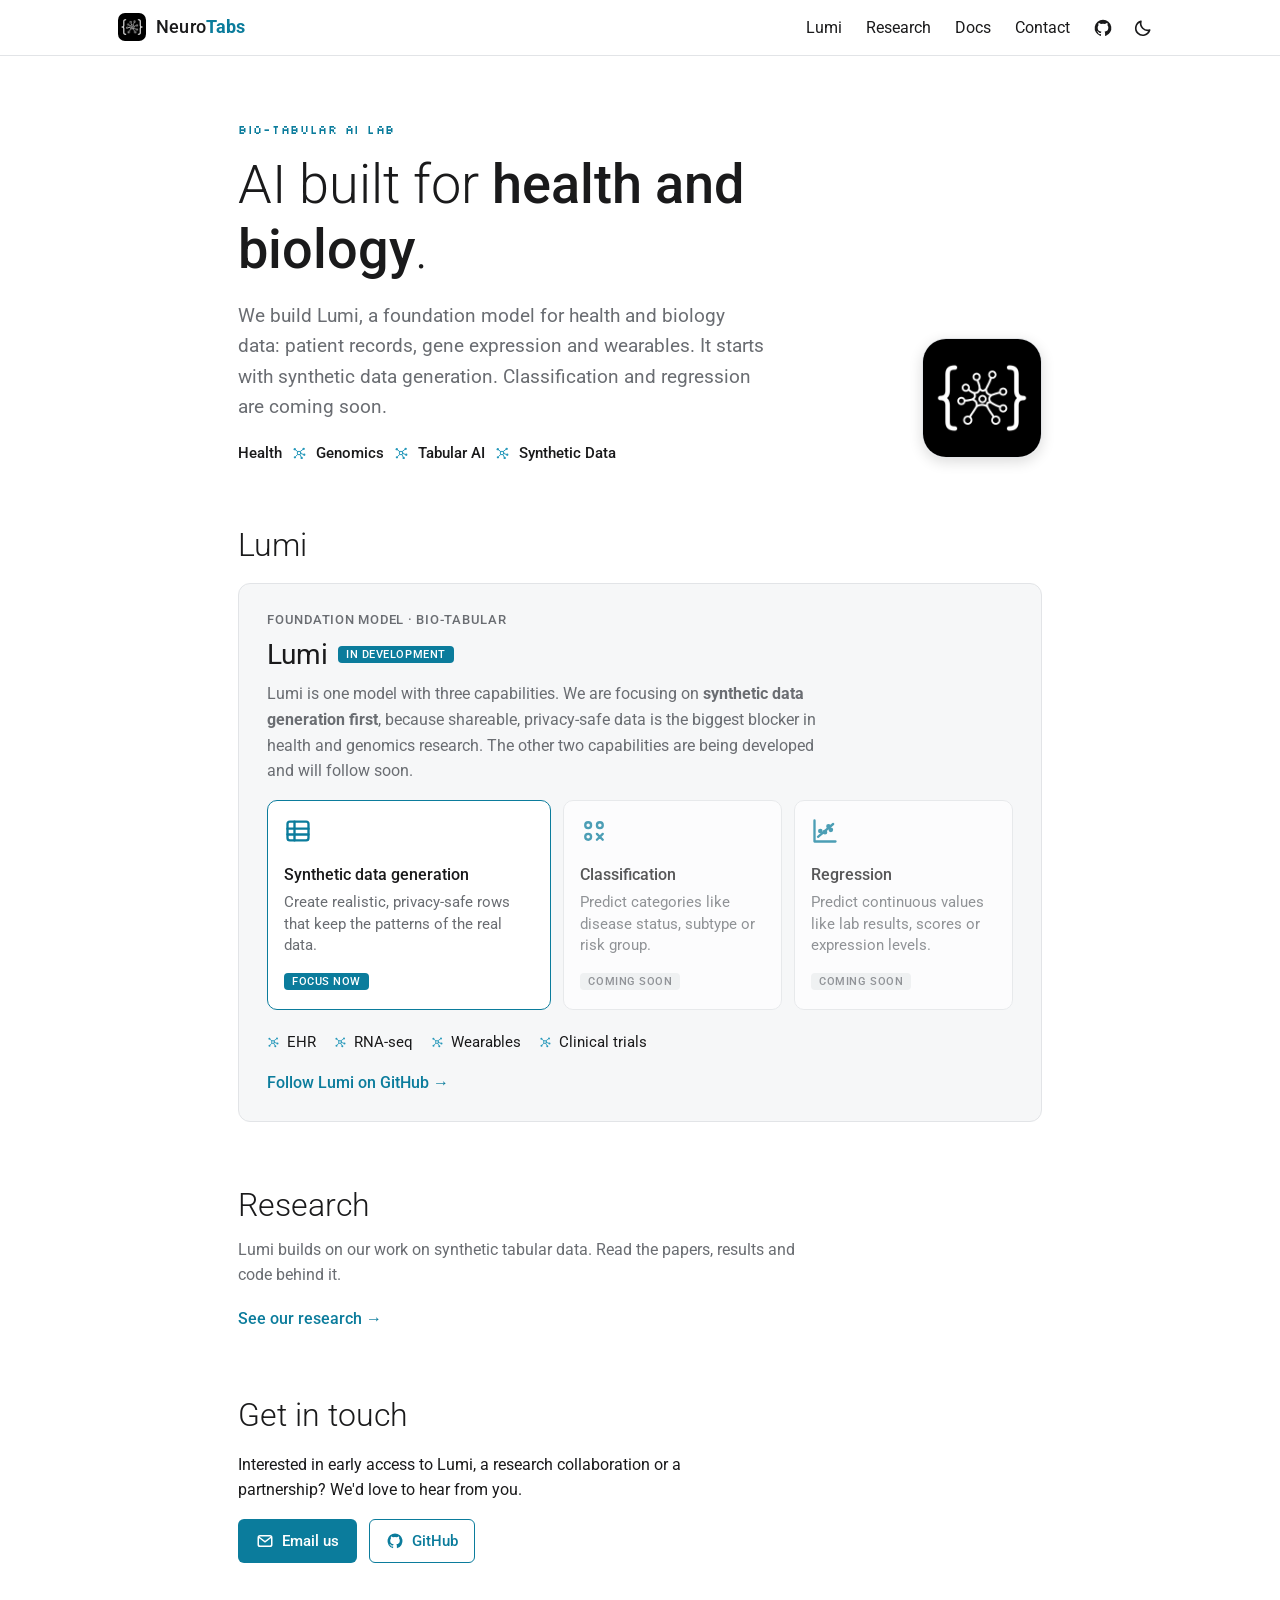
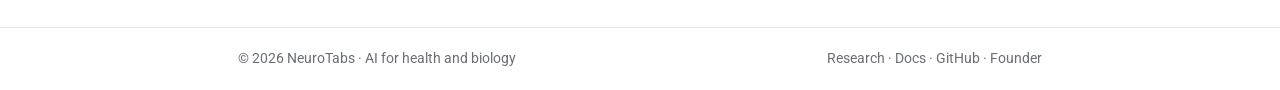
==== index.html @ 2439ce56 "Add NeuroTabs landing, research and docs pages Co-Authored-By: Claude Sonnet 5.5 <noreply@anthropic." ====
<!DOCTYPE html>
<html lang="en" data-theme="dark">
<head>
<meta charset="UTF-8">
<meta name="viewport" content="width=device-width, initial-scale=1, viewport-fit=cover">
<title>NeuroTabs · Bio-Tabular AI</title>
<meta name="description" content="NeuroTabs builds Lumi, a bio-tabular foundation model. Synthetic data generation comes first; classification and regression are coming soon.">
<meta name="color-scheme" content="dark light">
<link rel="icon" type="image/png" href="image/logo.png">
<script>
  (function(){
    var t = null;
    try{ t = localStorage.getItem('theme'); }catch(e){}
    if(t !== 'light' && t !== 'dark') t = (window.matchMedia && window.matchMedia('(prefers-color-scheme: light)').matches) ? 'light' : 'dark';
    document.documentElement.setAttribute('data-theme', t);
  })();
</script>
<link rel="preconnect" href="https://fonts.googleapis.com">
<link rel="preconnect" href="https://fonts.gstatic.com" crossorigin>
<link href="https://fonts.googleapis.com/css2?family=Roboto:wght@300;400;500;700&family=Silkscreen&display=swap" rel="stylesheet">
<link rel="stylesheet" href="style.css">
</head>
<body>

<svg width="0" height="0" style="position:absolute" aria-hidden="true">
  <defs>
    <symbol id="i-mail" viewBox="0 0 24 24"><rect x="3" y="5" width="18" height="14" rx="2.5" fill="none" stroke="currentColor" stroke-width="2"/><path fill="none" stroke="currentColor" stroke-width="2" stroke-linecap="round" d="M4 7l8 6 8-6"/></symbol>
    <symbol id="i-github" viewBox="0 0 24 24"><path fill="currentColor" d="M12 2a10 10 0 0 0-3.16 19.49c.5.09.68-.22.68-.48v-1.7c-2.78.6-3.37-1.34-3.37-1.34-.45-1.16-1.11-1.47-1.11-1.47-.91-.62.07-.6.07-.6 1 .07 1.53 1.03 1.53 1.03.9 1.52 2.34 1.08 2.91.83.09-.65.35-1.09.63-1.34-2.22-.25-4.56-1.11-4.56-4.95 0-1.09.39-1.99 1.03-2.69-.1-.25-.45-1.27.1-2.65 0 0 .84-.27 2.75 1.03a9.5 9.5 0 0 1 5 0c1.91-1.3 2.75-1.03 2.75-1.03.55 1.38.2 2.4.1 2.65.64.7 1.03 1.6 1.03 2.69 0 3.85-2.34 4.7-4.57 4.94.36.31.68.92.68 1.85v2.75c0 .27.18.58.69.48A10 10 0 0 0 12 2z"/></symbol>
    <symbol id="i-sun" viewBox="0 0 24 24"><g fill="none" stroke="currentColor" stroke-width="2" stroke-linecap="round"><circle cx="12" cy="12" r="4"/><path d="M12 2v2.5M12 19.5V22M2 12h2.5M19.5 12H22M4.9 4.9l1.8 1.8M17.3 17.3l1.8 1.8M4.9 19.1l1.8-1.8M17.3 6.7l1.8-1.8"/></g></symbol>
    <symbol id="i-moon" viewBox="0 0 24 24"><path fill="none" stroke="currentColor" stroke-width="2" stroke-linecap="round" stroke-linejoin="round" d="M20 14.5A8.5 8.5 0 0 1 9.5 4 8.5 8.5 0 1 0 20 14.5z"/></symbol>
    <symbol id="i-synth" viewBox="0 0 24 24"><g fill="none" stroke="currentColor" stroke-width="2" stroke-linecap="round" stroke-linejoin="round"><rect x="3" y="4" width="18" height="16" rx="2"/><path d="M3 10h18M3 15h18M9 4v16"/></g></symbol>
    <symbol id="i-class" viewBox="0 0 24 24"><g fill="none" stroke="currentColor" stroke-width="2" stroke-linecap="round" stroke-linejoin="round"><circle cx="7" cy="7" r="2.5"/><circle cx="17" cy="7" r="2.5"/><circle cx="7" cy="17" r="2.5"/><path d="M14.5 14.5l5 5M19.5 14.5l-5 5"/></g></symbol>
    <symbol id="i-reg" viewBox="0 0 24 24"><g fill="none" stroke="currentColor" stroke-width="2" stroke-linecap="round" stroke-linejoin="round"><path d="M3 3v18h18"/><path d="M6 17L19 6"/><circle cx="8" cy="12" r="1" fill="currentColor"/><circle cx="12" cy="13" r="1" fill="currentColor"/><circle cx="15" cy="8" r="1" fill="currentColor"/><circle cx="17" cy="11" r="1" fill="currentColor"/></g></symbol>
  </defs>
</svg>

<header class="navbar">
  <div class="container">
    <a class="brand" href="index.html"><img src="image/logo.png" alt="NeuroTabs logo" width="28" height="28"><span>Neuro<b>Tabs</b></span></a>
    <nav class="nav-right" aria-label="Main">
      <ul class="nav-links">
        <li><a href="#lumi">Lumi</a></li>
        <li><a href="research.html">Research</a></li>
        <li><a href="docs.html">Docs</a></li>
        <li><a href="#contact">Contact</a></li>
      </ul>
      <a class="icon-btn" href="https://github.com/neurotabs" target="_blank" rel="noopener" aria-label="GitHub" title="GitHub"><svg><use href="#i-github"/></svg></a>
      <button class="icon-btn theme-toggle" id="themeToggle" aria-label="Switch light / dark mode" title="Switch light / dark mode"><svg class="sun"><use href="#i-sun"/></svg><svg class="moon"><use href="#i-moon"/></svg></button>
    </nav>
  </div>
</header>

<main class="container">

  <section class="hero">
    <div>
      <div class="eyebrow">Bio-Tabular AI lab</div>
      <h1>AI built for <b>health and biology</b>.</h1>
      <p class="lead">We build Lumi, a foundation model for health and biology data: patient records, gene expression and wearables. It starts with synthetic data generation. Classification and regression are coming soon.</p>
      <div class="tags"><span>Health</span><span>Genomics</span><span>Tabular AI</span><span>Synthetic Data</span></div>
    </div>
    <img class="hero-logo" src="image/logo.png" alt="" width="120" height="120">
  </section>

  <section id="lumi">
    <h2 class="sec">Lumi</h2>
    <div class="card">
      <div class="card-tag">Foundation model · Bio-tabular</div>
      <h3>Lumi <span class="status up">In development</span></h3>
      <p>Lumi is one model with three capabilities. We are focusing on <b>synthetic data generation first</b>, because shareable, privacy-safe data is the biggest blocker in health and genomics research. The other two capabilities are being developed and will follow soon.</p>
      <div class="caps">
        <div class="cap first"><svg class="cap-ico"><use href="#i-synth"/></svg><b>Synthetic data generation</b><span class="d">Create realistic, privacy-safe rows that keep the patterns of the real data.</span><span class="status up">Focus now</span></div>
        <div class="cap soon"><svg class="cap-ico"><use href="#i-class"/></svg><b>Classification</b><span class="d">Predict categories like disease status, subtype or risk group.</span><span class="status">Coming soon</span></div>
        <div class="cap soon"><svg class="cap-ico"><use href="#i-reg"/></svg><b>Regression</b><span class="d">Predict continuous values like lab results, scores or expression levels.</span><span class="status">Coming soon</span></div>
      </div>
      <ul class="flakes"><li>EHR</li><li>RNA-seq</li><li>Wearables</li><li>Clinical trials</li></ul>
      <a class="cta" href="https://github.com/neurotabs/lumi" target="_blank" rel="noopener">Follow Lumi on GitHub →</a>
    </div>
  </section>

  <section id="research">
    <h2 class="sec">Research</h2>
    <p class="intro">Lumi builds on our work on synthetic tabular data. Read the papers, results and code behind it.</p>
    <a class="cta" href="research.html">See our research →</a>
  </section>

  <section id="contact">
    <h2 class="sec">Get in touch</h2>
    <div class="contact">
      <div>
        <p>Interested in early access to Lumi, a research collaboration or a partnership? We'd love to hear from you.</p>
        <a class="email-btn" href="mailto:inyoman.m@chula.ac.th"><svg><use href="#i-mail"/></svg>Email us</a>
        <a class="ghost-btn" href="https://github.com/neurotabs" target="_blank" rel="noopener"><svg><use href="#i-github"/></svg>GitHub</a>
      </div>
    </div>
  </section>

</main>

<footer>
  <div class="container">
    <span>© <span id="year"></span> NeuroTabs · AI for health and biology</span>
    <span><a href="research.html">Research</a> · <a href="docs.html">Docs</a> · <a href="https://github.com/neurotabs" target="_blank" rel="noopener">GitHub</a> · <a href="https://mahayasa.github.io/" target="_blank" rel="noopener">Founder</a></span>
  </div>
</footer>

<button class="to-top" id="toTop" aria-label="Back to top"><svg viewBox="0 0 24 24" aria-hidden="true"><path d="M12 19V5M5 12l7-7 7 7" fill="none" stroke="currentColor" stroke-width="2" stroke-linecap="round" stroke-linejoin="round"/></svg></button>

<script src="site.js"></script>
</body>
</html>
---- style.css ----
:root{
  --font: 'Roboto', -apple-system, BlinkMacSystemFont, 'Segoe UI', sans-serif;
  --pixel: 'Silkscreen', monospace;
  --max: 860px;
  --nav-h: 56px;
  --gutter: clamp(16px, 4vw, 28px);
  --flake-mask: url("data:image/svg+xml,%3Csvg xmlns='http://www.w3.org/2000/svg' viewBox='0 0 24 24'%3E%3Cg fill='none' stroke='black' stroke-width='1.7' stroke-linecap='round'%3E%3Ccircle cx='12' cy='12' r='3'/%3E%3Cpath d='M10 9.8L6 6.5M14 9.6L18.5 6M15 12.8l4.5 1.7M13.5 14.6l2.2 4.2M9.8 14.4L6.5 17.8'/%3E%3C/g%3E%3Cg fill='black'%3E%3Ccircle cx='4.8' cy='5.4' r='2'/%3E%3Ccircle cx='20' cy='4.8' r='2'/%3E%3Ccircle cx='21' cy='15' r='2'/%3E%3Ccircle cx='16.6' cy='20.4' r='2'/%3E%3Ccircle cx='5' cy='19.4' r='2'/%3E%3C/g%3E%3C/svg%3E") center / contain no-repeat;
}
html[data-theme="dark"]{
  --bg: #1C1C1D; --card: #232325; --text: #E8E8E8; --soft: #A9A9AD; --line: #3A3A3D;
  --link: #2698BA; --link-hover: #4FB9D9; --flake: #FFFFFF; --badge: #2E2E31;
  --shadow: 0 4px 14px rgba(0,0,0,.45);
}
html[data-theme="light"]{
  --bg: #FFFFFF; --card: #F6F7F8; --text: #1A1A1B; --soft: #6A6D72; --line: #E2E4E7;
  --link: #0B7C9C; --link-hover: #075A72; --flake: #2698BA; --badge: #EDEFF1;
  --shadow: 0 4px 14px rgba(0,0,0,.14);
}

*, *::before, *::after{ box-sizing: border-box; }
html{ scroll-behavior: smooth; scroll-padding-top: calc(var(--nav-h) + 12px); -webkit-text-size-adjust: 100%; }
body{
  margin: 0; background: var(--bg); color: var(--text);
  font-family: var(--font); font-size: 16px; line-height: 1.6;
  -webkit-font-smoothing: antialiased; overflow-x: hidden;
  transition: background .25s ease, color .25s ease;
}
a{ color: var(--link); text-decoration: none; }
a:hover{ color: var(--link-hover); text-decoration: underline; }
a:focus-visible, button:focus-visible{ outline: 2px solid var(--link); outline-offset: 3px; border-radius: 4px; }
h1, h2, h3{ font-weight: 300; line-height: 1.2; margin: 0; }
.container{ max-width: var(--max); margin: 0 auto; padding: 0 var(--gutter); }


/* Navbar */
.navbar{
  position: fixed; top: 0; left: 0; right: 0; z-index: 50; height: var(--nav-h);
  background: var(--bg); border-bottom: 1px solid var(--line);
  transition: background .25s ease, border-color .25s ease;
}
.navbar .container{ height: 100%; display: flex; align-items: center; justify-content: space-between; gap: 12px; max-width: 1100px; }
.brand{ display: flex; align-items: center; gap: 10px; color: var(--text); font-weight: 500; font-size: 18px; letter-spacing: .01em; }
.brand:hover{ color: var(--text); text-decoration: none; }
.brand img{ width: 28px; height: 28px; border-radius: 7px; }
.brand b{ font-weight: 700; color: var(--link); }
.nav-right{ display: flex; align-items: center; gap: 2px; }
.nav-links{ list-style: none; display: flex; align-items: center; margin: 0; padding: 0; }
.nav-links a{ display: block; padding: 8px 12px; color: var(--text); }
.nav-links a:hover, .nav-links a.active{ color: var(--link); text-decoration: none; }
.icon-btn{ width: 38px; height: 38px; display: grid; place-items: center; background: none; border: 0; cursor: pointer; color: var(--text); border-radius: 6px; }
.icon-btn:hover{ color: var(--link); text-decoration: none; }
.icon-btn svg{ width: 20px; height: 20px; }
.theme-toggle .moon{ display: none; }
html[data-theme="light"] .theme-toggle .sun{ display: none; }
html[data-theme="light"] .theme-toggle .moon{ display: block; }
@media (max-width: 560px){ .nav-links a{ padding: 8px 8px; } }
@media (max-width: 380px){ .brand span{ display: none; } }

/* Hero */
main.container{ padding-top: calc(var(--nav-h) + 64px); }
.hero{ display: grid; grid-template-columns: 1fr auto; gap: 24px; align-items: end; }
.eyebrow{ font-family: var(--pixel); font-size: 12px; letter-spacing: .06em; color: var(--link); margin-bottom: 14px; text-transform: uppercase; }
.hero h1, .page-head h1{ font-size: clamp(34px, 7vw, 54px); margin-bottom: 18px; }
.hero h1 b, .page-head h1 b{ font-weight: 500; }
.lead{ font-size: clamp(17px, 2.4vw, 19px); color: var(--soft); max-width: 48ch; margin: 0 0 22px; }
.tags{ display: flex; flex-wrap: wrap; align-items: center; gap: 6px 10px; }
.tags span{ font-weight: 500; font-size: 15px; line-height: 1.2; }
.tags span + span::before{
  content: ""; display: inline-block; vertical-align: -2px; width: 14px; height: 14px; margin-right: 10px;
  background-color: var(--flake); -webkit-mask: var(--flake-mask); mask: var(--flake-mask);
}
.hero-logo{ width: 120px; height: 120px; border-radius: 24px; box-shadow: var(--shadow); border: 1px solid var(--line); margin-bottom: 4px; }
@media (max-width: 600px){
  .hero{ grid-template-columns: 1fr; }
  .hero-logo{ order: -1; width: 84px; height: 84px; border-radius: 18px; margin: 4px 0 8px; }
}

/* Sections + cards */
h2.sec{ font-size: clamp(26px, 4vw, 32px); margin: 64px 0 18px; }
.intro{ color: var(--soft); max-width: 62ch; margin: -6px 0 18px; }
.card{
  display: block; background: var(--card); border: 1px solid var(--line); border-radius: 12px;
  padding: 26px 28px; color: var(--text); margin-bottom: 18px;
}
.card-tag{ font-size: 12.5px; font-weight: 500; letter-spacing: .06em; text-transform: uppercase; color: var(--soft); margin-bottom: 8px; }
.card h3{ font-size: 28px; font-weight: 400; margin-bottom: 10px; display: flex; align-items: center; gap: 10px; flex-wrap: wrap; }
.card p{ margin: 0 0 16px; color: var(--soft); max-width: 62ch; }
.status{ font-size: 11px; font-weight: 500; letter-spacing: .05em; text-transform: uppercase; padding: 2px 8px; border-radius: 4px; background: var(--badge); color: var(--soft); white-space: nowrap; }
.status.up{ background: var(--link); color: var(--bg); }

.caps{ display: grid; grid-template-columns: 1.3fr 1fr 1fr; gap: 12px; margin: 6px 0 20px; }
.cap{ border: 1px solid var(--line); border-radius: 10px; padding: 16px; background: var(--bg); }
.cap.first{ border-color: var(--link); }
.cap.soon{ opacity: .72; }
.cap-ico{ width: 28px; height: 28px; color: var(--link); margin-bottom: 10px; }
.cap b{ display: block; font-weight: 500; margin-bottom: 4px; }
.cap span.d{ font-size: 14.5px; color: var(--soft); line-height: 1.5; display: block; margin-bottom: 10px; }
@media (max-width: 680px){ .caps{ grid-template-columns: 1fr; } .card{ padding: 22px 20px; } }

.roadmap{ list-style: none; margin: 0 0 6px; padding: 0; display: grid; gap: 10px; }
.roadmap li{ display: grid; grid-template-columns: 96px 1fr; gap: 4px 16px; align-items: baseline; }
.roadmap .status{ justify-self: start; }
@media (max-width: 560px){ .roadmap li{ grid-template-columns: 1fr; } }

ul.flakes{ list-style: none; margin: 0 0 16px; padding: 0; display: flex; flex-wrap: wrap; gap: 4px 18px; }
ul.flakes li{ display: flex; align-items: center; gap: 8px; font-size: 15px; }
ul.flakes li::before{ content: ""; width: 12px; height: 12px; background-color: var(--flake); -webkit-mask: var(--flake-mask); mask: var(--flake-mask); }
.cta{ color: var(--link); font-weight: 500; }

/* Repo list */
.repos{ list-style: none; margin: 0; padding: 0; }
.repos li{ display: grid; grid-template-columns: 120px 1fr; gap: 4px 18px; padding: 12px 0; border-bottom: 1px solid var(--line); }
.repos li:last-child{ border-bottom: 0; }
.repos a{ font-weight: 500; }
.repos span{ color: var(--soft); }
@media (max-width: 560px){ .repos li{ grid-template-columns: 1fr; } }

/* Research page */
.page-head{ margin-bottom: 8px; }
.pubs{ list-style: none; margin: 0; padding: 0; }
.pub{ display: grid; grid-template-columns: 108px 1fr; gap: 6px 18px; padding: 16px 0; border-bottom: 1px solid var(--line); }
.pub:last-child{ border-bottom: 0; }
.abbr{ align-self: start; font-size: 12px; font-weight: 500; letter-spacing: .04em; text-transform: uppercase; text-align: center; padding: 4px 8px; border-radius: 4px; background: var(--badge); color: var(--text); }
.abbr.ongoing{ background: #2E8B57; color: #fff; }
.abbr.software{ background: var(--link); color: var(--bg); }
.pub-title{ font-weight: 700; font-size: 16.5px; line-height: 1.35; }
.pub-meta{ color: var(--soft); font-size: 14.5px; margin-top: 2px; }
.pub-meta i{ font-style: italic; color: var(--text); }
.btns{ display: flex; flex-wrap: wrap; gap: 8px; margin-top: 10px; }
.btn{
  display: inline-flex; align-items: center; gap: 6px;
  font-size: 12px; font-weight: 500; letter-spacing: .04em; text-transform: uppercase;
  color: var(--link); border: 1px solid var(--link); border-radius: 4px; padding: 3px 9px;
  transition: background .2s ease, color .2s ease;
}
.btn svg{ width: 13px; height: 13px; }
.btn:hover{ background: var(--link); color: var(--bg); text-decoration: none; }
@media (max-width: 560px){ .pub{ grid-template-columns: 1fr; } .abbr{ justify-self: start; } }

.path{ list-style: none; margin: 0; padding: 0; counter-reset: step; }
.path li{ counter-increment: step; display: grid; grid-template-columns: 34px 1fr; gap: 0 12px; padding: 12px 0; border-bottom: 1px solid var(--line); }
.path li:last-child{ border-bottom: 0; }
.path li::before{ content: counter(step); font-family: var(--pixel); color: var(--link); font-size: 15px; padding-top: 3px; }
.path b{ font-weight: 500; }
.path span{ color: var(--soft); display: block; }

/* Contact */
.contact p{ margin: 0 0 16px; max-width: 52ch; }
.email-btn{
  display: inline-flex; align-items: center; gap: 8px; font-size: 15px; font-weight: 500;
  background: var(--link); color: var(--bg); border-radius: 6px; padding: 10px 18px;
  transition: background .2s ease, transform .2s ease;
}
.email-btn svg{ width: 18px; height: 18px; }
.email-btn:hover{ background: var(--link-hover); color: var(--bg); text-decoration: none; transform: translateY(-1px); }
.ghost-btn{ display: inline-flex; align-items: center; gap: 8px; font-size: 15px; font-weight: 500; border: 1px solid var(--link); border-radius: 6px; padding: 9px 16px; margin-left: 8px; }
.ghost-btn svg{ width: 18px; height: 18px; }
.ghost-btn:hover{ background: var(--link); color: var(--bg); text-decoration: none; }
@media (max-width: 700px){ .ghost-btn{ margin: 10px 0 0; } }

footer{ margin-top: 64px; border-top: 1px solid var(--line); padding: 20px 0 calc(20px + env(safe-area-inset-bottom)); font-size: 13.5px; color: var(--soft); }
footer .container{ display: flex; flex-wrap: wrap; justify-content: space-between; gap: 8px 20px; }
footer a{ color: var(--soft); }

.to-top{
  position: fixed; right: max(14px, env(safe-area-inset-right)); bottom: max(14px, env(safe-area-inset-bottom));
  width: 42px; height: 42px; display: grid; place-items: center; cursor: pointer; z-index: 40;
  background: var(--card); color: var(--text); border: 1px solid var(--line); border-radius: 50%;
  opacity: 0; transform: translateY(20px); pointer-events: none; transition: opacity .3s ease, transform .3s ease, color .2s ease;
}
.to-top svg{ width: 20px; height: 20px; }
.to-top:hover{ color: var(--link); }
.to-top.show{ opacity: 1; transform: none; pointer-events: auto; }

@media (prefers-reduced-motion: reduce){
  html{ scroll-behavior: auto; }
  *, *::before, *::after{ animation: none !important; transition: none !important; }
}
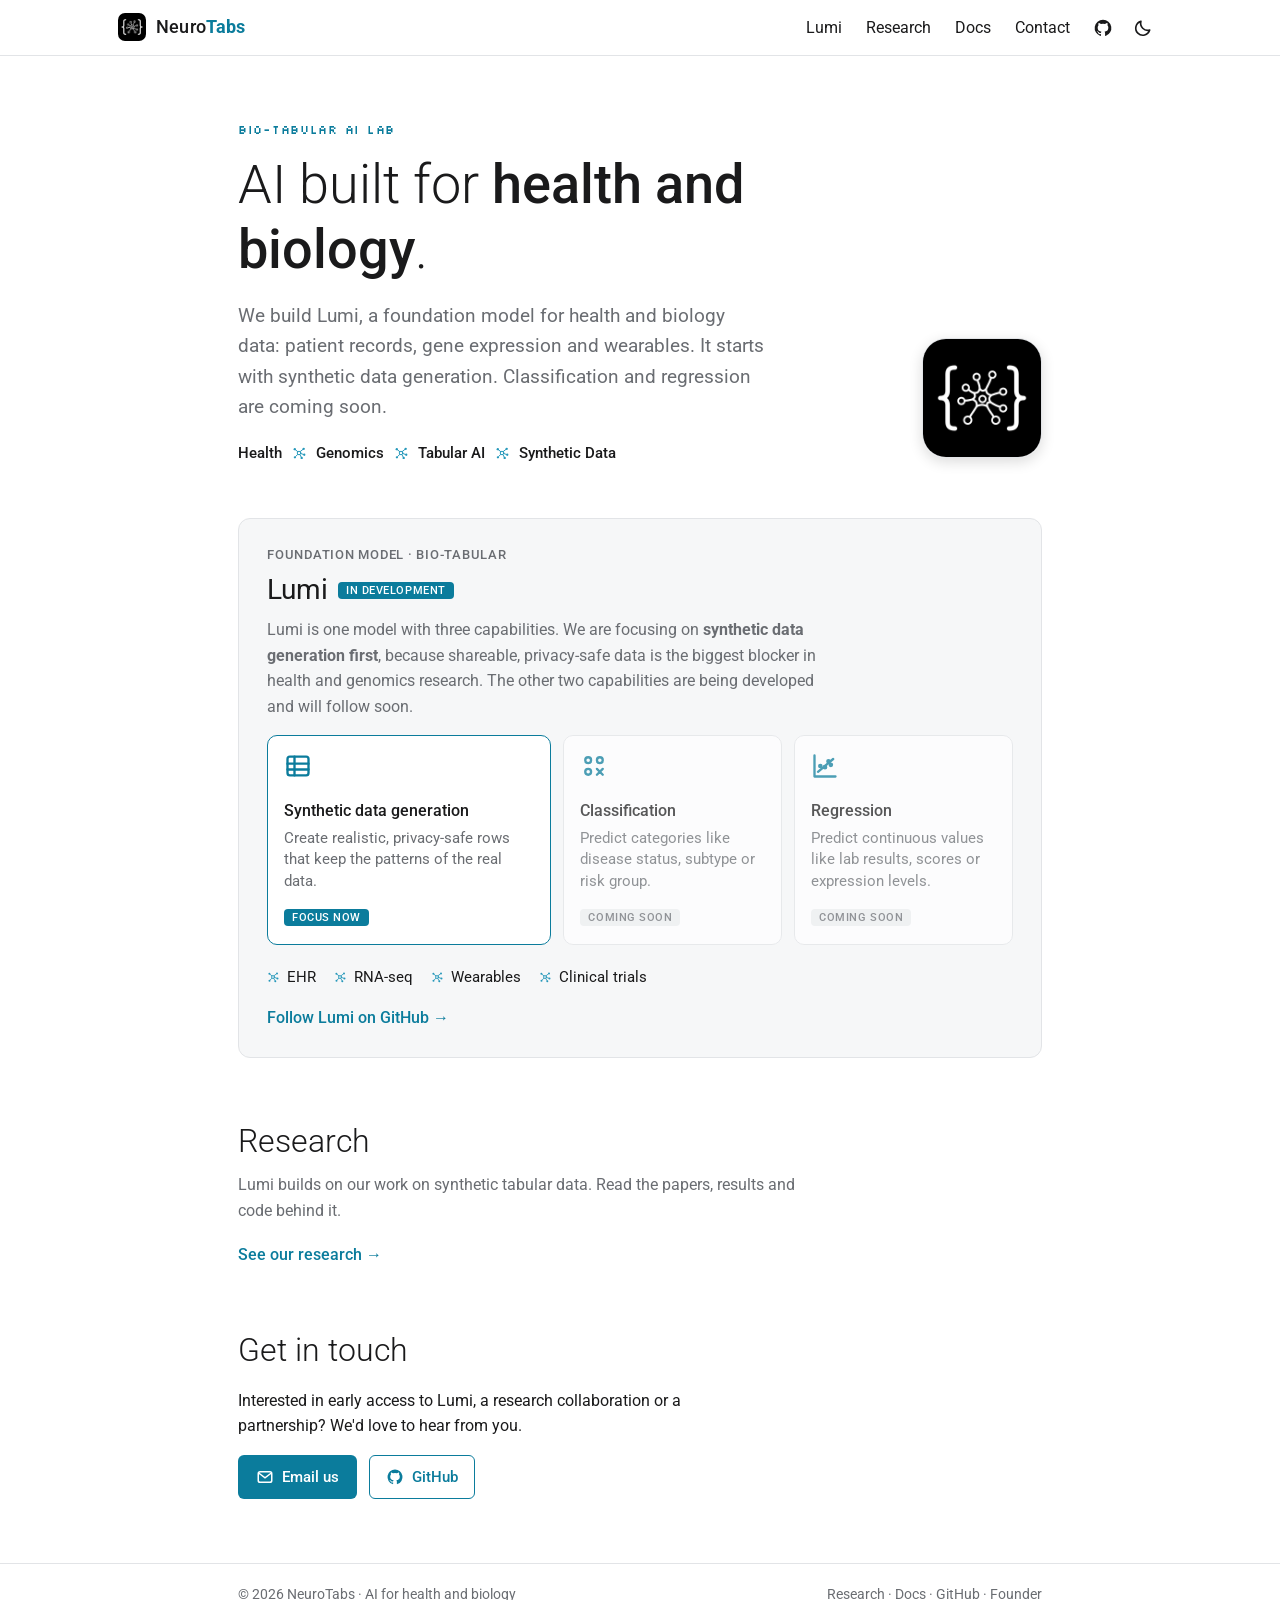
==== commit e7de9827: "Remove Lumi section heading on home page Co-Authored-By: Claude Sonnet 5.5 <noreply@anthropic.com>" ====
--- a/index.html
+++ b/index.html
@@ -62,8 +62,7 @@
     <img class="hero-logo" src="image/logo.png" alt="" width="120" height="120">
   </section>
 
-  <section id="lumi">
-    <h2 class="sec">Lumi</h2>
+  <section id="lumi" style="margin-top:56px">
     <div class="card">
       <div class="card-tag">Foundation model · Bio-tabular</div>
       <h3>Lumi <span class="status up">In development</span></h3>
